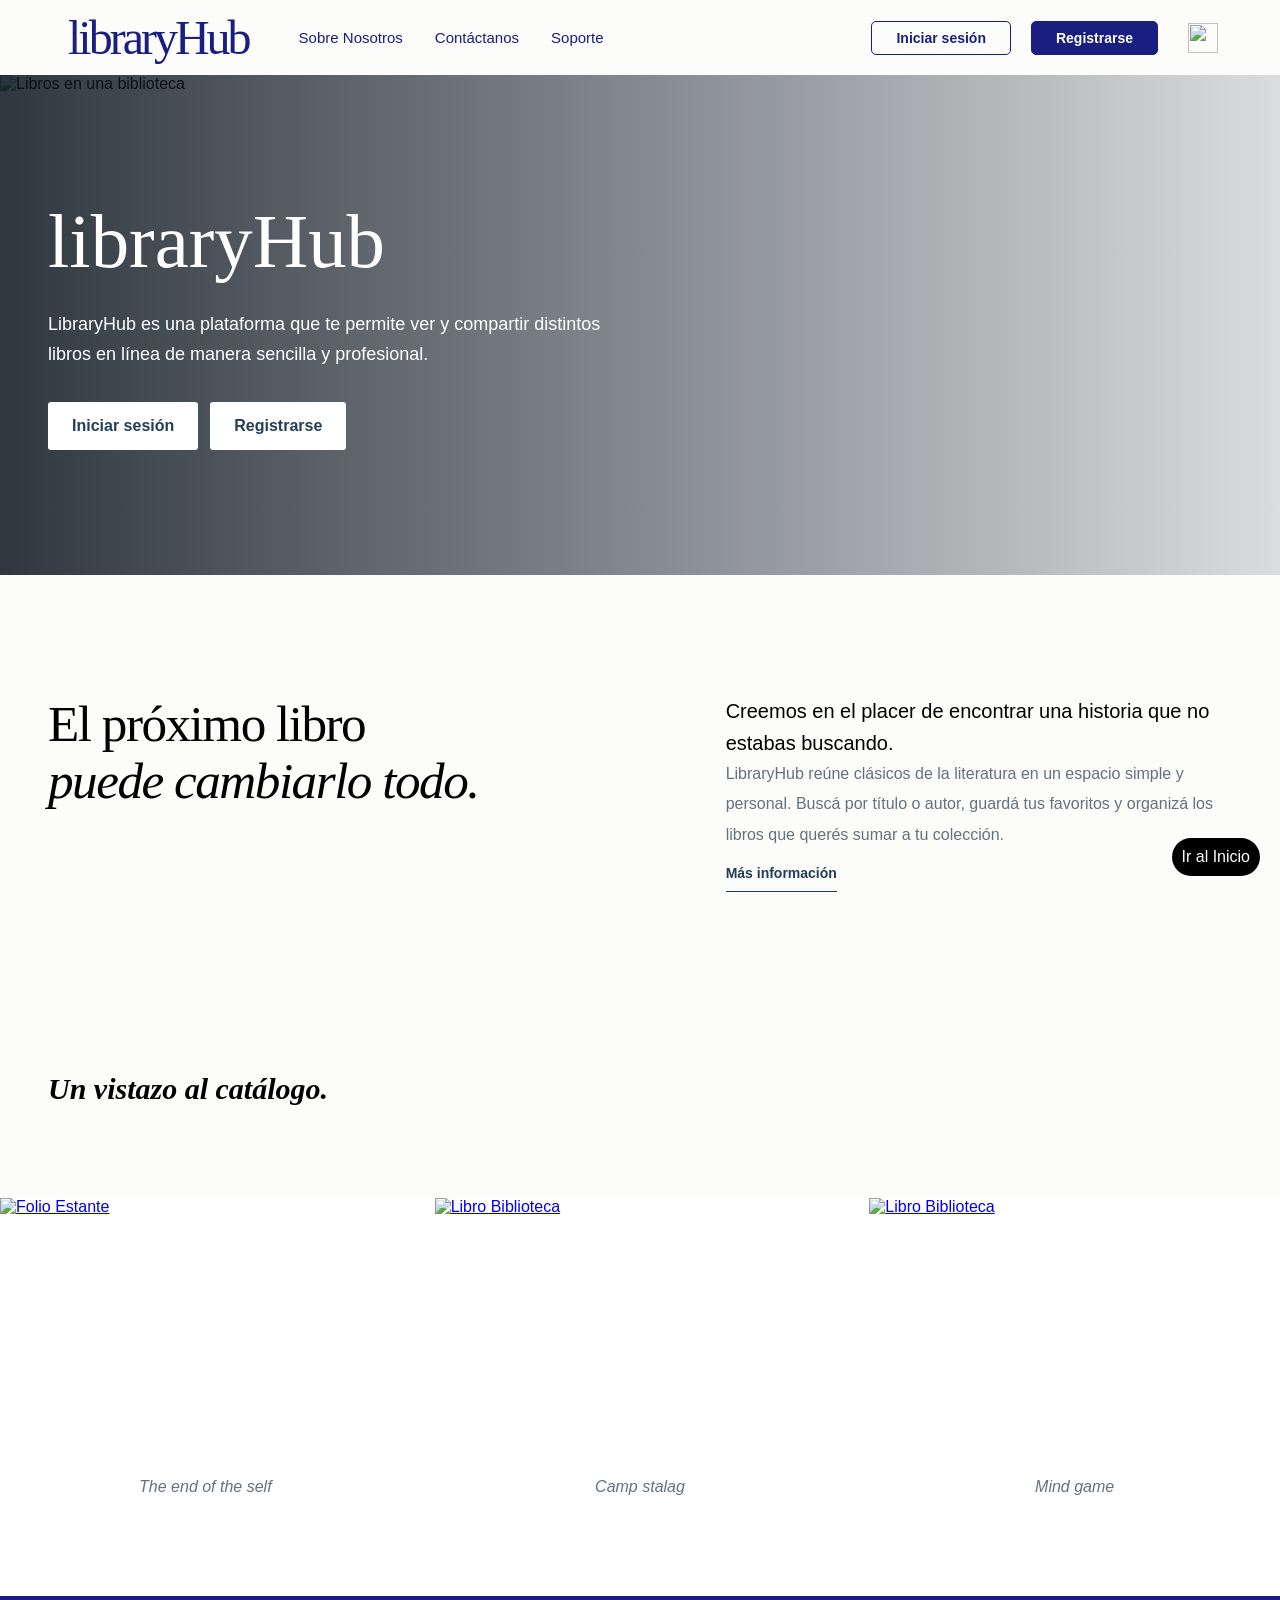
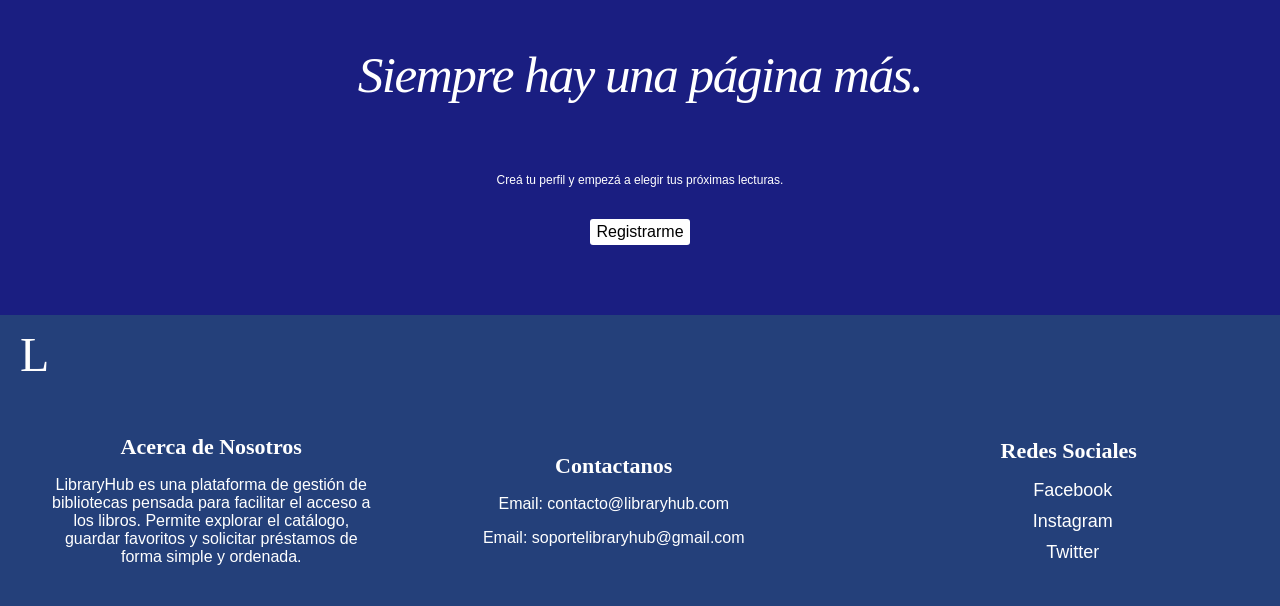
==== index.html @ ed18c7e0 "Inclusión de JS" ====
<!doctype html>
<html lang="es">
  <head>
    <meta charset="UTF-8" />
    <meta name="viewport" content="width=device-width, initial-scale=1.0" />
    <link rel="stylesheet" href="css/estilos.css" />
   <!-- <script src="https://kit.fontawesome.com/b3f407f311.js" crossorigin="anonymous"></script> -->
    
    <title>LibraryHub</title>
  </head>

  <body>
    <header>
    <a id="inicio"></a>
  <nav class="navegacion">
    <a href="#inicio" class="logo">libraryHub</a>
  <div class="nav-enlaces">
    <a class="nav-nosotros" href="#Sobre Nosotros">Sobre Nosotros</a>
    <a class="nav-contacto" href="#Contácto">Contáctanos</a>
    <a class="nav-soporte" href="soporte.html">Soporte</a>
  </div>
  <div class="nav-acciones">
    <a href="login.html" class="boton boton-login">Iniciar sesión</a>
    <a href="registro.html" class="boton boton-registro">Registrarse</a>
  </div>
    <button class="boton boton-claro boton-tema" type="button" title="Cambiar tema" aria-label="Cambiar tema">
    <img src="img/iconoTema.png" alt="">
    </button>
    </nav>
  </header>
   <section class="portada-principal">
    <img
      class="portada-imagen"
      src="img/biblioteca.jpg"
      alt="Libros en una biblioteca"
    >
  <div class="portada-contenido">
    <h1>libraryHub</h1>
    <p>
      LibraryHub es una plataforma que te permite ver y compartir
      distintos libros en línea de manera sencilla y profesional.
    </p>
    <div class="portada-acciones">
      <a href="login.html">Iniciar sesión</a>
      <a href="registro.html">Registrarse</a>
    </div>
  </div>
  </section>
      
<section>
      <article class="presentacion">
  <div class="presentacion-titulo">
    <h2>
      El próximo libro<br>
      <em>puede cambiarlo todo.</em>
    </h2>
  </div>
  
  <div class="presentacion-texto">
    <p class="presentacion-intro">
      Creemos en el placer de encontrar una historia que
      no estabas buscando.
    </p>
    <p class="presentacion-descripcion">
      LibraryHub reúne clásicos de la literatura en un espacio
      simple y personal. Buscá por título o autor, guardá
      tus favoritos y organizá los libros que querés
      sumar a tu colección.
    </p>
    <a href="login.html" class="presentacion-enlace">
      Más información
    </a>
  </div>
  <a href="#inicio" class="boton-inicio">Ir al Inicio</a>
      </article>

      <article class="subtitulo-libros"> 
        <h2><strong><em>Un vistazo al catálogo.</em></strong></h2>
      </article>

      <div class="estante-libro">
        <article class="libro">
        <a href="login.html" target="_self">
          <img
          src="img/descarga.jpg"
          alt="Folio Estante"
          width="150"
          height="170"
          />
        </a>
        <P>
            <em>The end of the self</em>
          </P>
        </article>

        <article class="libro">
          <a class="img2" href="login.html" target="self">
            <img
            src="img/Designed by Damonza_com.jpg"
            alt="Libro Biblioteca"
            width= "150"
            height="170"
            />
          </a>
          <P>
            <em>Camp stalag</em>
          </P>
      </article>

      <article class="libro">
        <a class="img3" href="login.html" target="self">
          <img
          src="img/♟️🧠 MIND GAME AESTHETIC_ WHERE EVERY MOVE IS A TEST OF STRATEGY, FOCUS, AND MENTAL POWER 🖤✨.jpg"
          alt="Libro Biblioteca"
          width= "150"
          height="170"
          />
        </a>
          <P>
            <em>Mind game</em>
          </P>
      </article>
    </div>
    
    <article class="registro">
      <h1>      
        <i>
          Siempre hay una página más.
        </i>
        <br></br>
      </h1>
      <p>Creá tu perfil y empezá a elegir tus próximas lecturas.</p>
      <a href="registro.html" class="boton-registro" target="_self">Registrarme</a> 
    </article>
    
    <a id="Sobre Nosotros"> </a>
</section>
    <footer id="footer-principal">
      <div class="logo-letra">
        <a href="#inicio" class="logo">L</a>
      </div>
      <div>
        <h4>Acerca de Nosotros</h4>
        <p>LibraryHub es una plataforma de gestión de bibliotecas pensada para facilitar el acceso a los libros. Permite explorar el catálogo, guardar favoritos y solicitar préstamos de forma simple y ordenada.</p>
      </div>
      <div>
         <h4>Contactanos</h4>
         <p>Email: contacto@libraryhub.com</p>
        <p>Email: soportelibraryhub@gmail.com</p>
      </div>
      <a id="Contácto"> </a>
      <div>
         <h4>Redes Sociales</h4>
         <ul>
            <li><a href="https://www.unlam.edu.ar/"><i class="fa-brands fa-facebook"></i> Facebook</a></li>
            <li><a href="https://www.unlam.edu.ar/"><i class="fa-brands fa-instagram"></i> Instagram</a></li>
            <li><a href="https://www.unlam.edu.ar/"><i class="fa-brands fa-twitter"></i> Twitter</a></li>
         </ul>
      </div>
   </footer>
    <script src="js/funciones/estado.js" defer></script>
    <script src="js/funciones/catalogo.js" defer></script>
    <script src="js/funciones/administracion.js" defer></script>
    <script src="js/funciones/cuenta.js" defer></script>
    <script src="js/funciones/acciones.js" defer></script>
    <script src="js/app.js" defer></script>
  </body>
</html>
---- css/estilos.css ----
/* 
   ESTILOS GENERALES
    */

* {
  box-sizing: border-box;
}

/*html {
  scroll-behavior: smooth;
}*/

body {
  margin: 0;
  padding: 0;
  font-family: Arial, sans-serif;
}

/* 
   NAVEGACIÓN PRINCIPAL - PORTADA
    */

.navegacion {
  position: relative;
  display: flex;
  align-items: center;
  gap: 30px;
  padding: 10px 48px;
  background-color: #fcfcfa;
}

.navegacion a {
  text-decoration: none;
  color: rgb(26, 30, 129);
  margin-left: 20px;
}

.logo {
  font-family: Georgia, serif;
  font-size: 48px;
  letter-spacing: -3px;
  margin: 0;
  transition: transform 0.5s ease;
}

.logo:hover {
  transform: scale(0.85);
  transition: transform 0.5s ease;
  font-size: 48px;
}

.nav-enlaces {
  display: flex;
  align-items: center;
  gap: 12px;
  font-size: 15px;
  transition: transform 0.3s ease;
}

.nav-nosotros:hover,
.nav-contacto:hover,
.nav-soporte:hover {
  min-width: 0;
  transform: translateY(-4px);
  transition: transform 0.3s ease;
}

.nav-acciones {
  display: flex;
  align-items: center;
  gap: 0;
  margin-left: auto;
  transition: transform 0.3s ease;
}

/* 
   BOTONES
    */

.boton {
  display: inline-block;
  padding: 8px 24px;
  border: 1px solid rgb(26, 30, 129);
  border-radius: 5px;
  background-color: rgb(26, 30, 129);
  color: white;
  font-size: 14px;
  font-weight: bold;
  text-align: center;
  text-decoration: none;
  cursor: pointer;
}

.boton-claro {
  background-color: white;
  color: rgb(26, 30, 129);
}

.boton-login:hover {
  transform: scale(0.95);
  transition: transform 0.5s ease;
  font-size: 14px;
  box-shadow: 0 6px 10px rgb(54, 44, 44);
}
.navegacion .boton-login {
  background-color: transparent;
  color: rgb(26, 30, 129);
  border: 1px solid rgb(26, 30, 129);
}

.navegacion .boton-registro {
  background-color: rgb(26, 30, 129);
  color: white;
}

.navegacion .boton-registro:hover {
  transform: scale(0.95);
  transition: transform 0.4s ease;
  font-size: 14px;
  box-shadow: 0 6px 10px rgb(54, 44, 44);
}

.boton-tema {
  margin-right: 1em;
  border: none;
  background: none;
  padding: 0;
}

.boton-tema img {
  width: 30px;
  height: 30px;
  display: block;
}

header .boton {
  margin-top: 0;
}

/* 
   PORTADA PRINCIPAL
    */

.portada-principal {
  position: relative;
  display: flex;
  align-items: center;
  min-height: 500px;
  padding: 60px 48px;
  overflow: hidden;
}

.portada-imagen {
  position: absolute;
  inset: 0;
  width: 100%;
  height: 100%;
  object-fit: cover;
  z-index: 0;
}

.portada-principal::before {
  content: "";
  position: absolute;
  inset: 0;
  background: linear-gradient(
    to right,
    rgba(10, 20, 30, 0.85),
    rgba(10, 20, 30, 0.15)
  );
  z-index: 1;
  pointer-events: none;
}

.portada-contenido {
  position: relative;
  z-index: 2;
  max-width: 600px;
  text-align: left;
}

.portada-contenido h1 {
  margin: 0 0 24px;
  color: white;
  font-family: Georgia, serif;
  font-size: clamp(44px, 6vw, 80px);
  font-weight: normal;
  line-height: 1.1;
}

.portada-contenido p {
  margin: 0 0 32px;
  color: white;
  font-family: Arial, sans-serif;
  font-size: 18px;
  line-height: 1.7;
}

.portada-acciones {
  display: flex;
  flex-wrap: wrap;
  gap: 12px;
}

.portada-acciones a {
  display: inline-block;
  padding: 15px 24px;
  background-color: white;
  color: #243e59;
  border-radius: 3px;
  font-family: Arial, sans-serif;
  font-weight: bold;
  text-decoration: none;
  transition: transform 0.5s ease;
}

.portada-acciones a:hover {
  transform: translateY(-2px);
  transition: transform 0.5s ease;
  box-shadow: 0 6px 10px rgb(0, 0, 0);
}

/* 
   PRESENTACIÓN
    */

.presentacion {
  display: grid;
  grid-template-columns: 1.2fr 1fr;
  align-items: start;
  gap: 70px;
  padding: 120px 48px;
  background-color: #fcfcfa;
  color: black;
}

.presentacion-titulo h2 {
  margin: 0;
  font-family: Georgia, serif;
  font-size: clamp(34px, 4vw, 52px);
  font-weight: normal;
  font-style: normal;
  line-height: 1.12;
  letter-spacing: -1.5px;
}

.presentacion-titulo h2 em {
  font-weight: normal;
}

.presentacion-texto {
  font-family: Arial, sans-serif;
  text-align: left;
}

.presentacion-intro {
  margin: 0;
  font-size: 20px;
  font-weight: normal;
  line-height: 1.6;
}

.presentacion-descripcion {
  margin: 0 0 14px;
  color: #65717c;
  font-size: 16px;
  font-weight: normal;
  line-height: 1.9;
}

.presentacion-enlace {
  display: inline-block;
  padding-bottom: 10px;
  border-bottom: 1px solid #243e59;
  color: #243e59;
  font-size: 14px;
  font-weight: bold;
  text-decoration: none;
  transition: transform 0.3s ease;
}

.presentacion-enlace:hover {
  transform: translateY(-6px);
  transition: transform 0.3s ease;
  text-shadow: 2px 4px 10px #747373;
}

/* 
   SECCIÓN DE LIBROS DE LA PORTADA
    */

.subtitulo-libros {
  padding: 60px 48px;
  background-color: #fcfcfa;
  color: black;
}

.subtitulo-libros h2 {
  margin: 0 0 32px;
  font-family: Georgia, serif;
  font-size: 30px;
  font-weight: normal;
}

.estante-libro {
  display: grid;
  grid-template-columns: repeat(3, minmax(0, 1fr));
  gap: 24px;
}

.libro {
  min-width: 0;
  transition: transform 0.3s ease;
}

.libro:hover {
  transform: translateY(-6px);
}

.libro img {
  display: block;
  width: 100%;
  height: 280px;
  object-fit: contain;
}

.libro p {
  margin: 0 30px 100px;
  color: #65717c;
  text-align: center;
}

/* 
   SECCIÓN DE REGISTRO
    */

.registro {
  background-color: rgb(26, 30, 129);
  padding: 50px;
  border-radius: 0;
  font-family: Georgia, serif;
  text-align: center;
}

.registro h1 {
  margin: 0;
  color: white;
  font-family: Georgia, serif;
  font-size: clamp(34px, 4vw, 52px);
  font-weight: normal;
  font-style: normal;
  line-height: 1.12;
  letter-spacing: -1.5px;
}

.registro p {
  color: white;
  font-size: 12px;
  font-family: Arial, sans-serif;
}

/* Botón de registro dentro de la sección de registro */
.registro .boton-registro {
  display: inline-block;
  background-color: white;
  color: black;
  font-family: Arial, sans-serif;
  text-decoration: none;
  padding: 4px 6px;
  border: none;
  border-radius: 3px;
  cursor: pointer;
  margin: 20px 5px;
}

.registro .boton-registro:hover {
  transform: scale(1.05);
  transition: transform 1s ease;
  font-size: 16px;
}

/* 
   BOTÓN VOLVER AL INICIO
    */

.boton-inicio {
  position: fixed;
  right: 20px;
  bottom: 24px;
  z-index: 1000;
  display: block;
  width: fit-content;
  padding: 10px;
  background-color: black;
  color: white;
  text-decoration: none;
  border-radius: 80px;
}

.boton-inicio:hover {
  background-color: #24407a;
  transform: scale(1.05);
  transition: transform 0.5s ease;
  font-size: 15px;
}

/* 
   PÁGINAS INTERNAS - HEADER
    */

body.pagina-seccion {
  min-height: 100vh;
  background-color: #fcfcfa;
  color: #202124;
}

body.pagina-seccion > header {
  display: flex;
  flex-wrap: wrap;
  align-items: center;
  gap: 12px 20px;
  min-height: 76px;
  padding: 10px 48px;
  background-color: #fcfcfa;
  border-bottom: 1px solid #e5e5e0;
}

body.pagina-seccion > header .logo {
  flex: 0 0 auto;
  margin-right: auto;
  color: rgb(26, 30, 129);
  font-family: Georgia, serif;
  font-size: 40px;
  font-weight: normal;
  letter-spacing: -2px;
  text-decoration: none;
}

body.pagina-seccion > header > a:not(.logo):not(.boton),
body.pagina-seccion > header nav a {
  color: rgb(26, 30, 129);
  font-size: 15px;
  text-decoration: none;
}

body.pagina-seccion > header > a:not(.logo):not(.boton):hover,
body.pagina-seccion > header nav a:hover {
  transform: translateY(-3px);
  transition: transform 0.3s ease;
}

body.pagina-seccion > header .selector {
  display: flex;
  align-items: center;
  gap: 8px;
}

body.pagina-seccion > header .selector a {
  padding: 8px 12px;
  border: 1px solid rgb(26, 30, 129);
  color: rgb(26, 30, 129);
  font-size: 14px;
  text-decoration: none;
}

body.pagina-seccion > header .selector a.activo {
  background-color: rgb(26, 30, 129);
  color: white;
}

/* 
   HEADER / BOTONES DE PÁGINAS INTERNAS
    */

body.pagina-seccion > header .boton,
body.pagina-seccion > header .nav-acciones .boton,
body.pagina-seccion > header > a[href="login.html"] {
  margin-top: 0;
  padding: 8px 18px;
  border: 1px solid rgb(26, 30, 129);
  border-radius: 2px;
  background-color: rgb(26, 30, 129);
  color: white;
  font-size: 14px;
  font-weight: bold;
  text-decoration: none;
}

body.pagina-seccion > header .boton-claro,
body.pagina-seccion > header > a[href="login.html"],
body.pagina-seccion > header .boton-login {
  background-color: transparent;
  color: rgb(26, 30, 129);
}

body.pagina-seccion > header .boton-tema {
  padding: 0;
  border: 0;
  background: none;
}

body.pagina-seccion > header .boton-tema img {
  display: block;
  width: 30px;
  height: 30px;
}

/* 
   CONTENIDO DE PÁGINAS INTERNAS
    */

body.pagina-seccion main {
  max-width: 1100px;
  margin: 0 auto;
  padding: 44px 48px;
}

body.pagina-seccion main > h1,
body.pagina-seccion main > h2,
body.pagina-seccion main section > h1,
body.pagina-seccion main section > h2 {
  color: #202124;
  font-family: Georgia, serif;
  font-weight: normal;
}

body.pagina-seccion main > h1 {
  font-size: clamp(32px, 4vw, 48px);
}

body.pagina-seccion main > p {
  color: #65717c;
  line-height: 1.7;
}

/* 
   CAJAS Y FORMULARIOS
    */

.caja {
  background-color: white;
  border: 1px solid #cccccc;
  border-radius: 8px;
  padding: 20px;
  margin-bottom: 20px;
}

.caja .boton {
  margin: 12px;
  padding: 8px 16px;
}

body.pagina-seccion .caja {
  border: 1px solid #e5e5e0;
  border-radius: 4px;
  background-color: white;
  box-shadow: 0 8px 24px rgba(32, 33, 36, 0.06);
}

.login {
  max-width: 400px;
  margin: 40px auto;
}

body.pagina-seccion .login {
  width: min(100% - 40px, 520px);
  max-width: 520px;
  margin: 44px auto;
  padding: 32px;
}

label {
  display: block;
  margin-top: 12px;
}

body.pagina-seccion label {
  color: #343a40;
  font-size: 15px;
}

input,
select,
textarea {
  width: 100%;
  box-sizing: border-box;
  padding: 8px;
  margin-top: 4px;
  border: 1px solid #aaaaaa;
}

body.pagina-seccion input,
body.pagina-seccion select,
body.pagina-seccion textarea {
  min-height: 42px;
  border: 1px solid #d5d7dc;
  border-radius: 3px;
  background-color: #fff;
  font: inherit;
}

/* 
   CATÁLOGO
    */

.items {
  display: flex;
  flex-wrap: wrap;
  gap: 16px;
  justify-content: center;
}

.selector-vista {
  display: flex;
  justify-content: flex-end;
  gap: 8px;
  margin: 16px 0;
}

.selector-vista .boton {
  margin: 0;
  padding: 8px 14px;
}

.catalogo-lista .items {
  flex-direction: column;
}

.catalogo-lista .tarjeta {
  display: grid;
  grid-template-columns: minmax(90px, 140px) minmax(0, 1fr);
  align-items: center;
  width: 100%;
}

.catalogo-lista .tarjeta > .portada {
  height: 100%;
  min-height: 120px;
}

.catalogo-lista .tarjeta > img.portada {
  width: 100%;
  height: 100%;
  min-height: 120px;
  object-fit: cover;
}

.catalogo-lista .tarjeta .datos > p:last-child {
  margin-bottom: 0;
}

.ayuda-credenciales {
  padding: 12px;
  border-left: 3px solid #24407a;
  background-color: #eef2fb;
}

body.oscuro .ayuda-credenciales {
  border-color: #8aa9e6;
  background-color: #252e3d;
  color: #eeeeee;
}

[hidden] {
  display: none !important;
}

.tarjeta {
  width: 220px;
  background-color: white;
  border: 1px solid #cccccc;
  border-radius: 8px;
}

.portada {
  height: 140px;
  line-height: 140px;
  text-align: center;
  font-size: 40px;
  color: white;
}

body.pagina-seccion .portada {
  border-radius: 2px;
}

.azul {
  background-color: #24407a;
}

.verde {
  background-color: #2f6b4f;
}

.violeta {
  background-color: #6b3f6e;
}

.dorado {
  background-color: #a8791f;
}

.datos {
  padding: 12px;
}

img.portada {
  width: 100%;
  height: auto;
  display: block;
}

.favorito {
  background: none;
  border: none;
  font-size: 24px;
  color: #888888;
  cursor: pointer;
}

.favorito.activo {
  color: #c2384a;
}

.estado {
  font-size: 13px;
  background-color: #dde5f5;
  padding: 2px 8px;
  border-radius: 10px;
}

/* 
   FAVORITOS Y FILAS
    */

#lista-favoritos .fila {
  display: flex;
  align-items: center;
  gap: 16px;
  padding: 12px 0;
  border-bottom: 1px solid #cccccc;
}

#lista-favoritos .fila:last-child {
  border-bottom: none;
}

#lista-favoritos .portada {
  flex: 0 0 70px;
  height: 70px;
  line-height: 70px;
  font-size: 28px;
}

#lista-favoritos .datos {
  flex: 1;
}

.fila {
  display: flex;
  flex-wrap: wrap;
  align-items: center;
  gap: 12px;
  padding: 10px 0;
  border-bottom: 1px solid #cccccc;
}

.fila .portada {
  width: 48px;
  height: 64px;
  line-height: 64px;
  font-size: 20px;
}

.fila .datos {
  flex: 1;
}

/* 
   TABLAS
    */

.tabla {
  overflow-x: auto;
}

table {
  width: 100%;
  border-collapse: collapse;
}

th,
td {
  text-align: left;
  padding: 8px;
  border-bottom: 1px solid #cccccc;
}

/* 
   FOOTER PRINCIPAL
    */

#footer-principal {
  position: relative;
  display: flex;
  flex-wrap: wrap;
  justify-content: space-around;
  align-items: center;
  gap: 20px;
  padding: 90px 20px 24px;
  background-color: #24407a;
  color: white;
}

#footer-principal div {
  width: 350px;
  padding: 0 15px;
  text-align: center;
}

#footer-principal .logo-letra {
  position: absolute;
  top: 12px;
  left: 20px;
  z-index: 1;
  width: auto;
  padding: 0;
  text-align: left;
  font-family: Georgia, serif;
}

.logo-letra:hover {
  transform: scale(1.2);
  transition: transform 0.5s ease;
  font-size: 14px;
}

.logo-letra a {
  color: inherit;
  text-decoration: none;
}

#footer-principal h4 {
  margin-bottom: 10px;
  font-family: Georgia, serif;
  font-size: 22px;
}

#footer-principal p {
  font-size: 16px;
}

#footer-principal img {
  width: 110px;
  height: 110px;
  margin-top: 10px;
  padding: 6px;
  border-radius: 6px;
  background-color: white;
}

#footer-principal ul {
  padding: 0;
  list-style: none;
}

#footer-principal ul li {
  margin: 10px 0;
}

#footer-principal ul li a {
  color: white;
  font-size: 18px;
  text-decoration: none;
}

#footer-principal ul li a:hover {
  text-decoration: underline;
}

#footer-principal ul li i {
  margin-right: 8px;
}

body.pagina-seccion #footer-principal {
  padding-top: 90px;
  background-color: #24407a;
  color: white;
}

body.pagina-seccion #footer-principal a {
  color: white;
}

/* 
   FOOTER PEQUEÑO
   */

#footer-chiquito {
  position: relative;
  display: flex;
  flex-wrap: wrap;
  justify-content: space-around;
  align-items: center;
  gap: 7px;
  padding: 2px;
  background-color: #24407a;
  color: white;
}

/* 
   MODO OSCURO
    */

body.oscuro {
  background-color: #12161d;
  color: #eeeeee;
}

.oscuro header,
.oscuro .caja,
.oscuro .tarjeta {
  background-color: #1b212b;
  border-color: #333333;
}

.oscuro input,
.oscuro select,
.oscuro textarea {
  background-color: #12161d;
  color: #eeeeee;
  border-color: #555555;
}

.oscuro a {
  color: #8aa9e6;
}

.oscuro .estado {
  background-color: #2d3644;
}

.oscuro #footer-principal {
  background-color: #1b212b;
  border-top: 1px solid #333333;
}

body.oscuro .navegacion,
body.oscuro .presentacion,
body.oscuro .subtitulo-libros,
body.oscuro.pagina-seccion > header,
body.oscuro .caja,
body.oscuro .tarjeta {
  background-color: #1b212b;
  color: #eeeeee;
  border-color: #333b48;
}

body.oscuro .presentacion-descripcion,
body.oscuro .libro p,
body.oscuro.pagina-seccion main > p {
  color: #b7c0cc;
}

body.oscuro .navegacion a,
body.oscuro.pagina-seccion > header > a:not(.logo):not(.boton),
body.oscuro.pagina-seccion > header .logo,
body.oscuro .presentacion-enlace {
  color: #a8bdf3;
}

body.oscuro.pagina-seccion main > h1,
body.oscuro.pagina-seccion main > h2,
body.oscuro.pagina-seccion main section > h1,
body.oscuro.pagina-seccion main section > h2,
body.oscuro label {
  color: #eeeeee;
}

body.oscuro.pagina-seccion > header .selector a {
  border-color: #8aa9e6;
  color: #b7c9f0;
}

body.oscuro.pagina-seccion > header .selector a.activo {
  background-color: #24407a;
  color: #ffffff;
}

body.oscuro .boton-claro,
body.oscuro.pagina-seccion > header .boton-claro {
  background-color: #1b212b;
  color: #b7c9f0;
  border-color: #7189ba;
}

body.oscuro .estado {
  color: #eeeeee;
}

body.oscuro th,
body.oscuro td,
body.oscuro .fila {
  border-color: #3a4351;
}

.solo-lector {
  position: absolute;
  width: 1px;
  height: 1px;
  padding: 0;
  margin: -1px;
  overflow: hidden;
  clip: rect(0, 0, 0, 0);
  white-space: nowrap;
  border: 0;
}

.notificacion {
  position: fixed;
  right: 20px;
  bottom: 20px;
  z-index: 1100;
  max-width: min(420px, calc(100vw - 40px));
  padding: 14px 18px;
  border-radius: 4px;
  background-color: #24407a;
  color: #ffffff;
  box-shadow: 0 6px 20px rgba(0, 0, 0, 0.2);
  opacity: 0;
  pointer-events: none;
  transform: translateY(8px);
  transition: opacity 0.2s ease, transform 0.2s ease;
}

.notificacion.visible {
  opacity: 1;
  transform: translateY(0);
}

button:disabled {
  cursor: not-allowed;
  opacity: 0.6;
}

/* 
   SECCIÓN INICIO
    */

.inicio {
  text-align: center;
  padding: 50px 20px;
}

.inicio h1 {
  font-size: 36px;
}

.inicio p {
  max-width: 600px;
  margin: 0 auto 20px;
}

.centrado {
  text-align: center;
}

/* 
   RESPONSIVE - TABLET
    */

@media (max-width: 1100px) {
  header {
    padding: 12px 5%;
  }
}

@media (max-width: 900px) {
  .presentacion {
    grid-template-columns: 1fr;
    gap: 32px;
    padding: 80px 32px;
  }

  .estante-libro {
    grid-template-columns: repeat(2, minmax(0, 1fr));
  }

  .navegacion {
    flex-wrap: wrap;
    gap: 12px;
    padding: 15px 24px;
  }
}
/**/
@media (min-width: 701px) and (max-width: 900px) {
  #footer-principal {
    justify-content: space-between;
  }
}

/* 
   RESPONSIVE - CELULAR
   */

@media (max-width: 700px) {
  header {
    flex-direction: column;
    padding: 12px 15px;
  }

  .logo,
  .acciones {
    flex: none;
  }

  .acciones {
    flex-wrap: wrap;
    justify-content: center;
  }

  body.pagina-seccion > header {
    justify-content: center;
    padding: 12px 20px;
  }

  body.pagina-seccion > header .logo {
    flex-basis: 100%;
    margin-right: 0;
    text-align: center;
    font-size: 36px;
  }

  body.pagina-seccion main {
    padding: 32px 20px;
  }

  body.pagina-seccion .login {
    width: 100%;
    margin: 24px auto;
    padding: 24px;
  }

  body.pagina-seccion #footer-principal {
    padding-top: 75px;
  }
}

@media (max-width: 600px) {
  .navegacion {
    justify-content: center;
    padding: 12px 16px;
  }

  .logo,
  .nav-enlaces,
  .nav-acciones {
    flex-basis: 100%;
    justify-content: center;
    text-align: center;
  }

  .logo {
    font-size: 36px;
  }

  .navegacion a {
    margin-left: 0;
  }

  .nav-acciones {
    margin-left: 0;
    gap: 8px;
  }

  .boton {
    padding: 10px 12px;
    font-size: 12px;
  }

  .portada-principal {
    min-height: 440px;
    padding: 48px 24px;
  }

  .portada-contenido p {
    font-size: 16px;
  }

  .portada-acciones {
    flex-direction: column;
    align-items: flex-start;
  }

  .presentacion {
    padding: 60px 24px;
    gap: 24px;
  }

  .subtitulo-libros {
    padding: 40px 24px;
  }

  .estante-libro {
    grid-template-columns: 1fr;
  }

  .registro {
    padding: 40px 24px;
  }

  #footer-principal {
    padding: 75px 16px 24px;
  }

  #footer-principal div {
    width: 100%;
    padding: 0;
  }

  .tarjeta {
    width: 100%;
  }
}
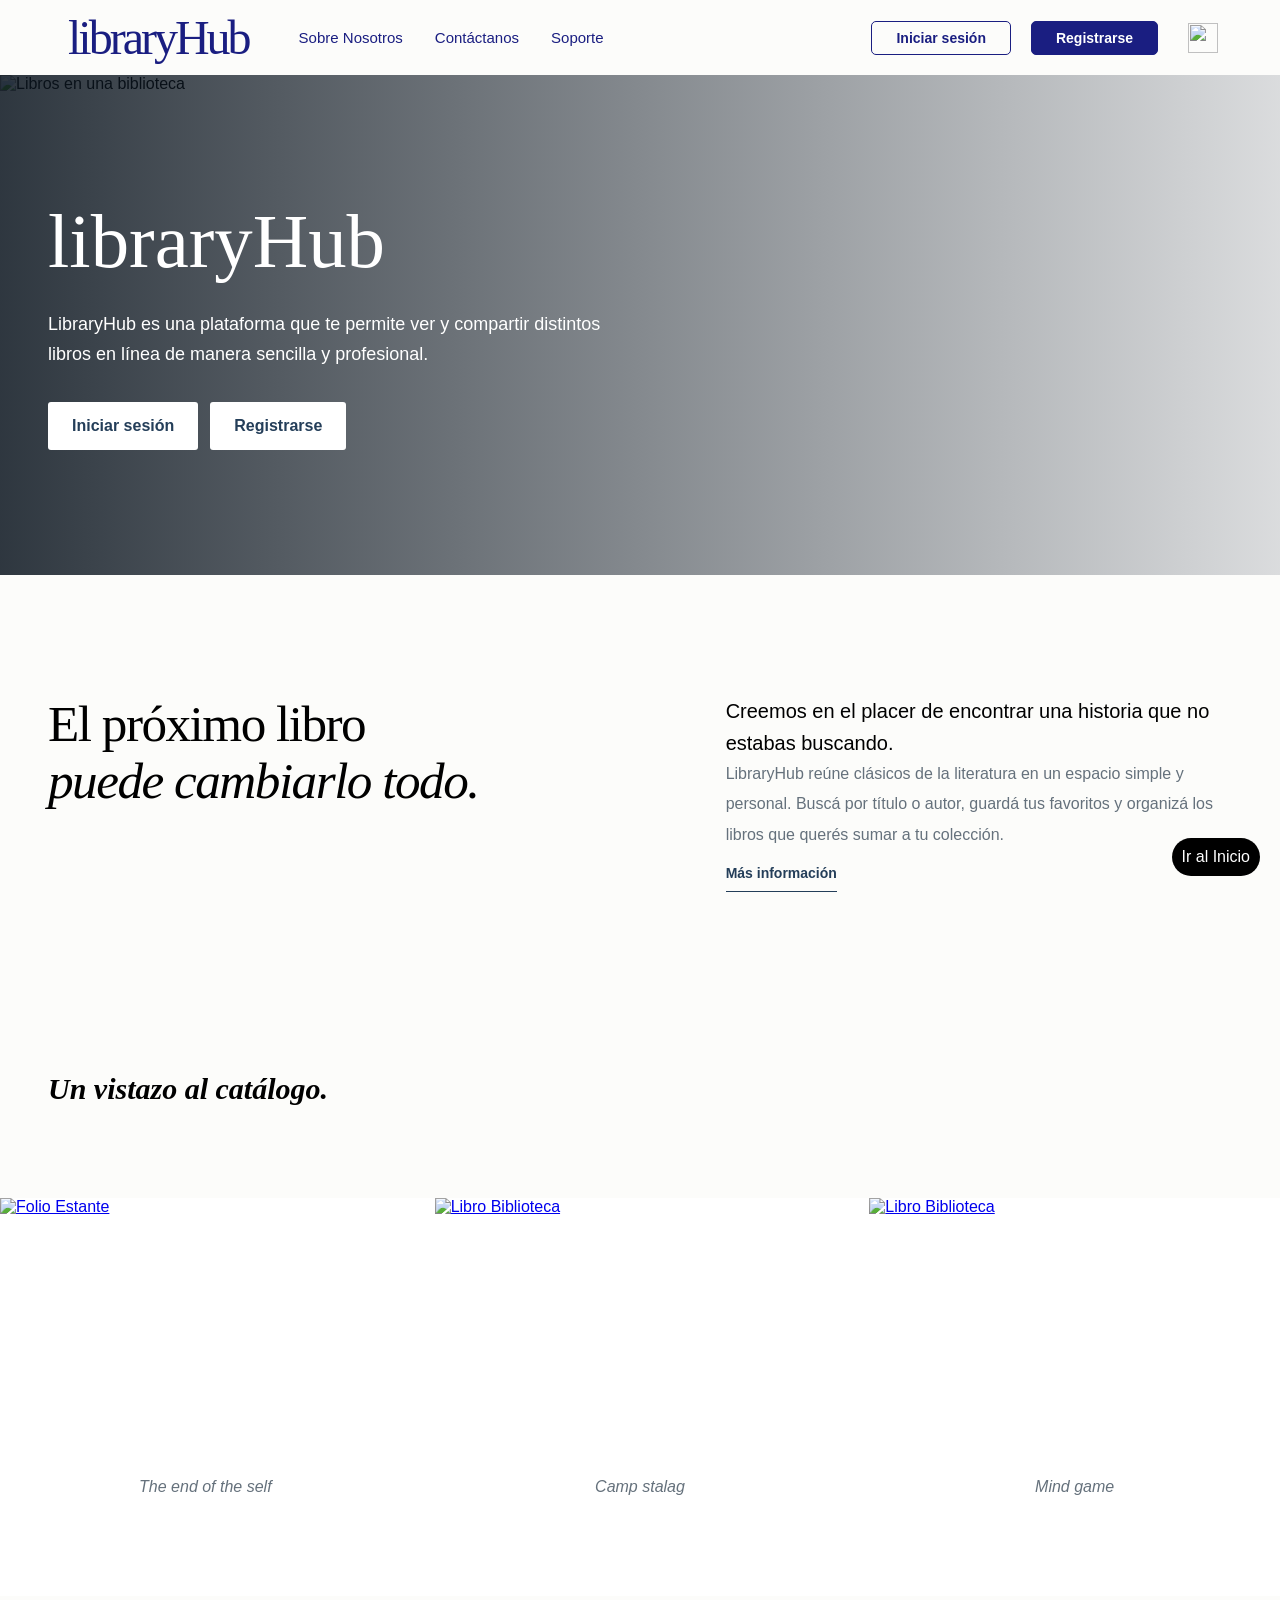
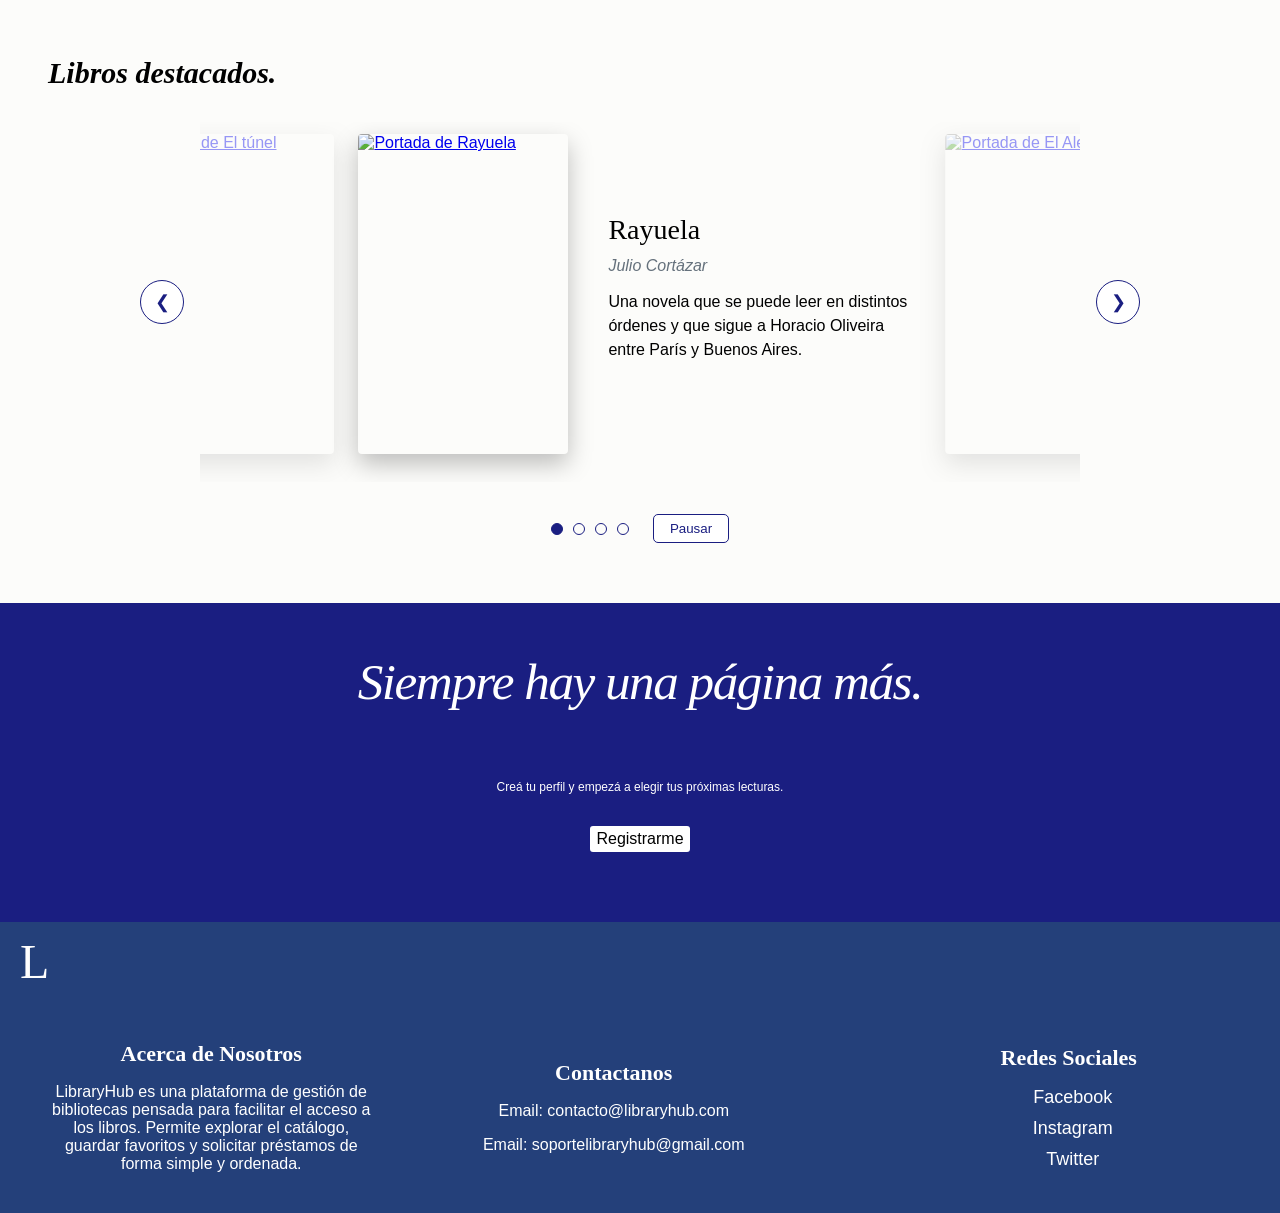
==== commit c023f210: "carrousel js Co-Authored-By: Claude Opus 5.5 <noreply@anthropic.com>" ====
--- a/index.html
+++ b/index.html
@@ -121,7 +121,22 @@
           </P>
       </article>
     </div>
-    
+
+    <article class="carrusel" id="carrusel">
+      <h2><strong><em>Libros destacados.</em></strong></h2>
+      <div class="carrusel-contenedor">
+        <button class="carrusel-flecha" id="carrusel-anterior" type="button" title="Libro anterior">&#10094;</button>
+        <div class="carrusel-ventana">
+          <div class="carrusel-diapositivas" id="carrusel-diapositivas"></div>
+        </div>
+        <button class="carrusel-flecha" id="carrusel-siguiente" type="button" title="Libro siguiente">&#10095;</button>
+      </div>
+      <div class="carrusel-controles">
+        <div class="carrusel-puntos" id="carrusel-puntos"></div>
+        <button class="carrusel-pausa" id="carrusel-pausa" type="button">Pausar</button>
+      </div>
+    </article>
+
     <article class="registro">
       <h1>      
         <i>
@@ -163,6 +178,7 @@
     <script src="js/funciones/administracion.js" defer></script>
     <script src="js/funciones/cuenta.js" defer></script>
     <script src="js/funciones/acciones.js" defer></script>
+    <script src="js/funciones/carrusel.js" defer></script>
     <script src="js/app.js" defer></script>
   </body>
 </html>
--- a/css/estilos.css
+++ b/css/estilos.css
@@ -328,6 +328,216 @@
   margin: 0 30px 100px;
   color: #65717c;
   text-align: center;
+}
+
+/*
+   CARRUSEL DE LIBROS DE LA PORTADA
+    */
+
+.carrusel {
+  padding: 60px 48px;
+  background-color: #fcfcfa;
+  color: black;
+}
+
+.carrusel h2 {
+  margin: 0 0 32px;
+  font-family: Georgia, serif;
+  font-size: 30px;
+  font-weight: normal;
+}
+
+.carrusel-contenedor {
+  display: flex;
+  align-items: center;
+  gap: 16px;
+  max-width: 1000px;
+  margin: 0 auto;
+}
+
+/* La ventana recorta los libros que quedan a los costados */
+.carrusel-ventana {
+  flex: 1;
+  min-width: 0;
+  overflow: hidden;
+  padding: 12px 0 28px;
+}
+
+/* Todos los libros ocupan el mismo lugar (el del libro principal)
+   y cada clase los corre hacia un costado */
+.carrusel-diapositivas {
+  display: grid;
+  width: 64%;
+  margin: 0 auto;
+}
+
+.carrusel-diapositiva {
+  grid-area: 1 / 1;
+  display: flex;
+  align-items: center;
+  gap: 40px;
+  opacity: 0;
+  pointer-events: none;
+  transition: transform 0.6s ease, opacity 0.6s ease;
+}
+
+/* Libro principal, en el centro */
+.carrusel-diapositiva.activo {
+  z-index: 1;
+  opacity: 1;
+  pointer-events: auto;
+}
+
+/* Libro siguiente: queda a la derecha y se ve solo un pedazo de la portada */
+.carrusel-diapositiva.siguiente {
+  opacity: 0.4;
+  transform: translateX(calc(100% + 24px));
+}
+
+/* Libro anterior: se corre a la izquierda lo justo para que asome el final de la portada */
+.carrusel-diapositiva.anterior {
+  opacity: 0.4;
+  transform: translateX(-234px);
+}
+
+.carrusel-diapositiva.oculto-derecha {
+  transform: translateX(calc(200% + 48px));
+}
+
+.carrusel-diapositiva.oculto-izquierda {
+  transform: translateX(calc(-100% - 234px));
+}
+
+/* Cuando un libro salta de un costado al otro no se anima el movimiento */
+.carrusel-diapositiva.sin-transicion {
+  transition: opacity 0.6s ease;
+}
+
+/* En los libros de los costados solo se ve la portada */
+.carrusel-datos {
+  transition: opacity 0.3s ease;
+}
+
+.carrusel-diapositiva:not(.activo) .carrusel-datos {
+  opacity: 0;
+}
+
+.carrusel-diapositiva > a {
+  flex-shrink: 0;
+}
+
+.carrusel-diapositiva img {
+  display: block;
+  width: 210px;
+  height: 320px;
+  object-fit: cover;
+  border-radius: 4px;
+  box-shadow: 0 10px 24px rgba(0, 0, 0, 0.25);
+}
+
+.carrusel-datos h3 {
+  margin: 0 0 8px;
+  font-family: Georgia, serif;
+  font-size: 28px;
+  font-weight: normal;
+}
+
+.carrusel-datos p {
+  margin: 0 0 12px;
+  line-height: 1.5;
+}
+
+.carrusel-autor {
+  color: #65717c;
+  font-style: italic;
+}
+
+.carrusel-flecha {
+  flex-shrink: 0;
+  width: 44px;
+  height: 44px;
+  border: 1px solid rgb(26, 30, 129);
+  border-radius: 50%;
+  background-color: white;
+  color: rgb(26, 30, 129);
+  font-size: 18px;
+  cursor: pointer;
+}
+
+.carrusel-flecha:hover {
+  background-color: rgb(26, 30, 129);
+  color: white;
+}
+
+.carrusel-controles {
+  display: flex;
+  justify-content: center;
+  align-items: center;
+  gap: 24px;
+  margin-top: 32px;
+}
+
+.carrusel-puntos {
+  display: flex;
+  gap: 10px;
+}
+
+.carrusel-punto {
+  width: 12px;
+  height: 12px;
+  padding: 0;
+  border: 1px solid rgb(26, 30, 129);
+  border-radius: 50%;
+  background-color: transparent;
+  cursor: pointer;
+}
+
+.carrusel-punto.activo {
+  background-color: rgb(26, 30, 129);
+}
+
+.carrusel-pausa {
+  padding: 6px 16px;
+  border: 1px solid rgb(26, 30, 129);
+  border-radius: 5px;
+  background-color: white;
+  color: rgb(26, 30, 129);
+  cursor: pointer;
+}
+
+.carrusel-pausa.pausado {
+  background-color: rgb(26, 30, 129);
+  color: white;
+}
+
+/* En pantallas medianas y chicas el texto va debajo de la portada */
+@media (max-width: 900px) {
+  .carrusel-diapositivas {
+    width: 60%;
+  }
+
+  .carrusel-diapositiva {
+    flex-direction: column;
+    gap: 20px;
+    text-align: center;
+  }
+
+  /* Acá la portada está centrada, así que se corre medio libro más media portada */
+  .carrusel-diapositiva.siguiente {
+    transform: translateX(calc(50% + 105px + 16px));
+  }
+
+  .carrusel-diapositiva.anterior {
+    transform: translateX(calc(-50% - 105px - 16px));
+  }
+
+  .carrusel-diapositiva.oculto-derecha {
+    transform: translateX(calc(150% + 105px + 32px));
+  }
+
+  .carrusel-diapositiva.oculto-izquierda {
+    transform: translateX(calc(-150% - 105px - 32px));
+  }
 }
 
 /* 
@@ -956,6 +1166,29 @@
   border-color: #333b48;
 }
 
+body.oscuro .carrusel {
+  background-color: #1b212b;
+  color: #eeeeee;
+}
+
+body.oscuro .carrusel-flecha,
+body.oscuro .carrusel-pausa {
+  background-color: #1b212b;
+  color: #b7c9f0;
+  border-color: #7189ba;
+}
+
+body.oscuro .carrusel-punto {
+  border-color: #7189ba;
+}
+
+body.oscuro .carrusel-punto.activo,
+body.oscuro .carrusel-pausa.pausado {
+  background-color: #7189ba;
+  color: #12161d;
+}
+
+body.oscuro .carrusel-autor,
 body.oscuro .presentacion-descripcion,
 body.oscuro .libro p,
 body.oscuro.pagina-seccion main > p {
@@ -1205,6 +1438,36 @@
     grid-template-columns: 1fr;
   }
 
+  .carrusel {
+    padding: 40px 16px;
+  }
+
+  .carrusel-contenedor {
+    gap: 4px;
+  }
+
+  .carrusel-diapositivas {
+    width: 60%;
+  }
+
+  .carrusel-diapositiva img {
+    width: 140px;
+    height: 215px;
+  }
+
+  .carrusel-diapositiva.siguiente {
+    transform: translateX(calc(50% + 70px + 10px));
+  }
+
+  .carrusel-diapositiva.anterior {
+    transform: translateX(calc(-50% - 70px - 10px));
+  }
+
+  .carrusel-flecha {
+    width: 32px;
+    height: 32px;
+  }
+
   .registro {
     padding: 40px 24px;
   }
